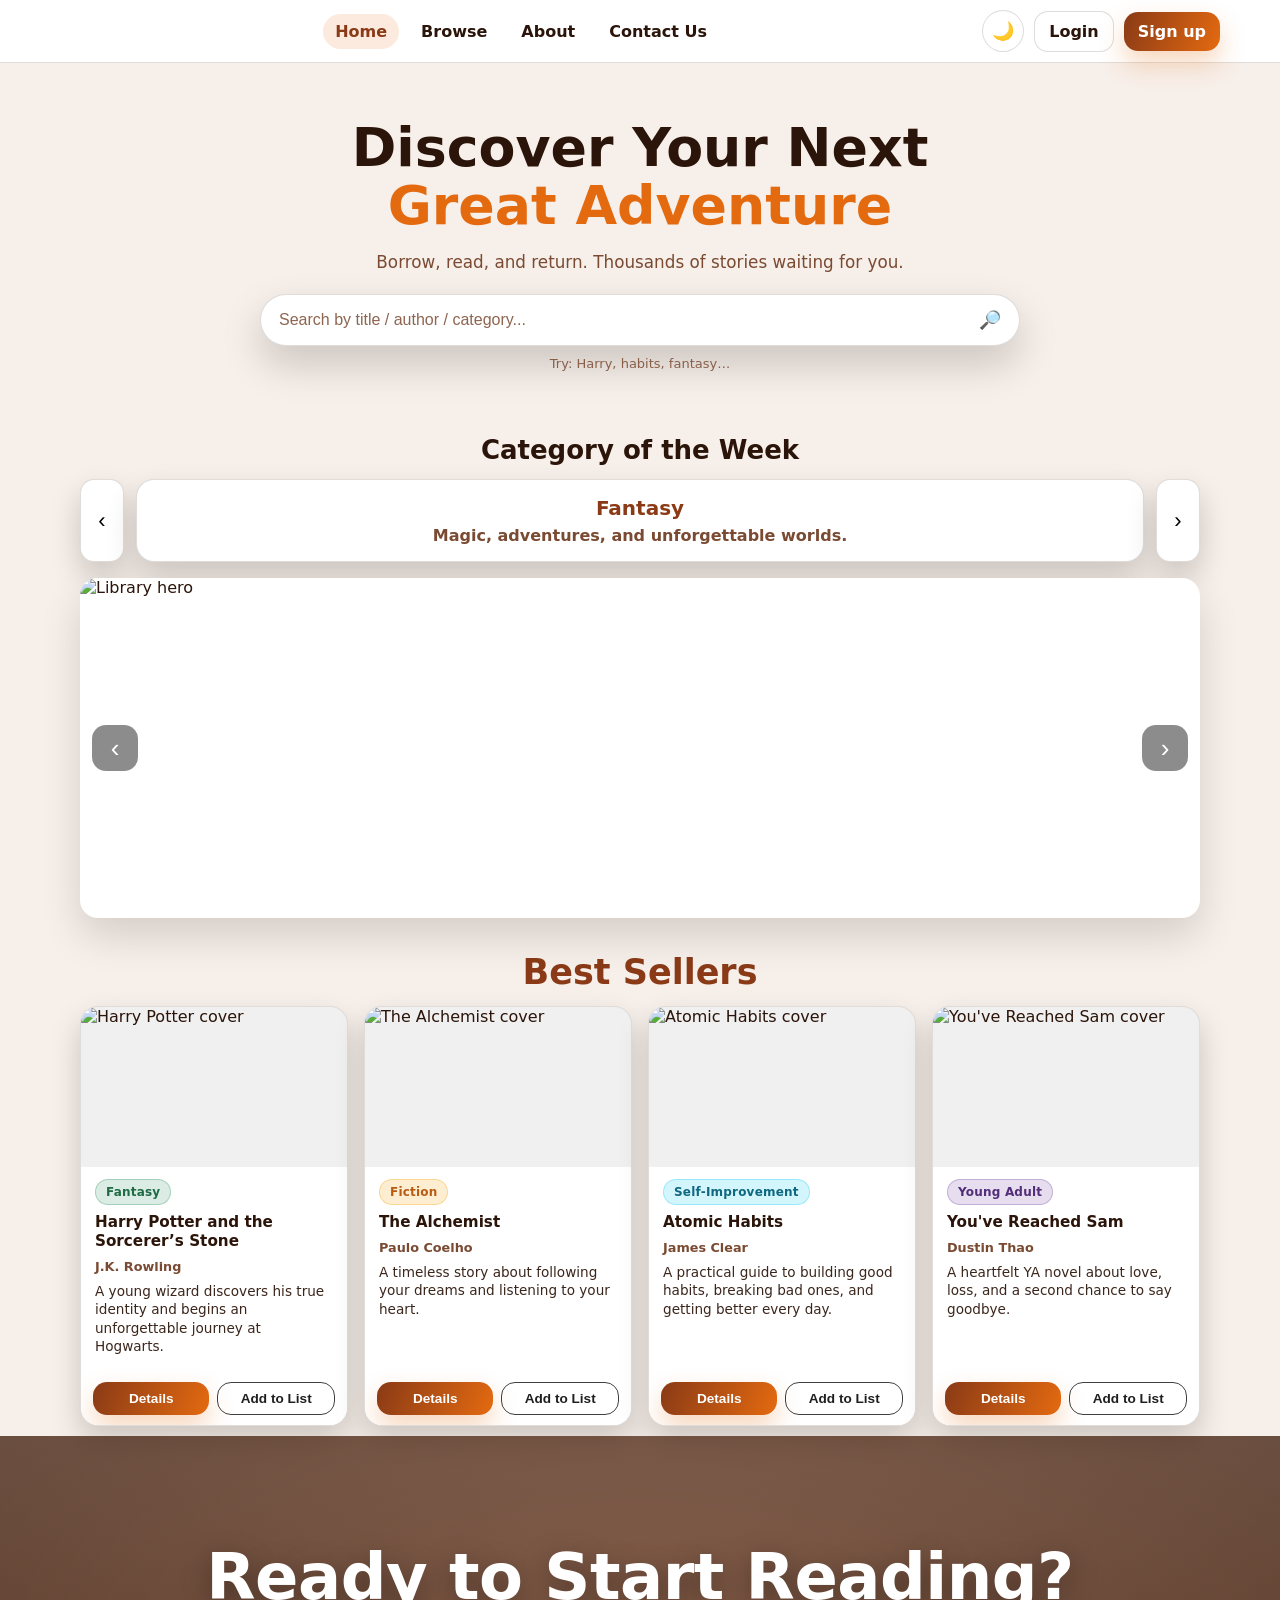
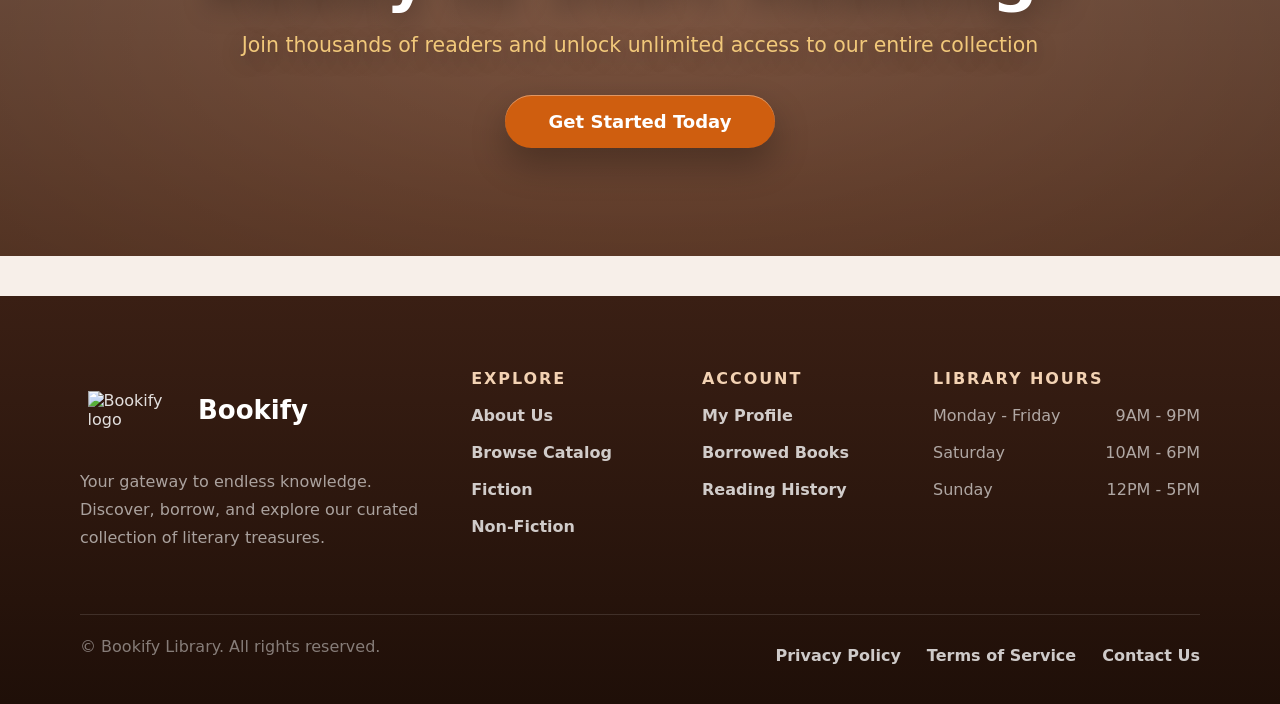
==== index.html @ 6f425b9b "Final touches & polishes before go-live" ====
<!DOCTYPE html>
<html lang="en" dir="ltr">
<head>
  <meta charset="UTF-8" />
  <meta name="viewport" content="width=device-width, initial-scale=1.0" />
  <title>Bookify</title>
  <link rel="stylesheet" href="headerfooter.css" />
  <link rel="stylesheet" href="homeStyle.css" />
</head>

<body>
  <header class="bf-header">
    <div class="bf-header__inner container">
      <a class="bf-brand" href="./index.html">
        <img class="bf-logo" src="images/Newlogo2.png" alt="Bookify logo" onerror="this.style.display='none'">
      </a>

      <button class="bf-burger" id="bfBurger" type="button" aria-label="Open menu">☰</button>

      <nav aria-label="Primary" class="bf-nav">
        <a class="bf-nav__link" href="index.html" aria-current="page">Home</a>
        <a class="bf-nav__link" href="catalog.html">Browse</a>
        <a class="bf-nav__link" href="about.html">About</a>
        <a class="bf-nav__link" href="contact.html">Contact Us</a>

        <button class="bf-themeToggle bf-themeToggle--inMenu" id="themeToggleMobile" type="button" aria-label="Toggle dark mode">
          🌙
        </button>
      </nav>

      <div class="bf-auth">
        <button id="themeToggle" class="bf-themeToggle" type="button" aria-label="Toggle dark mode">🌙</button>
        <a href="profile.html" class="bf-btn bf-btn--ghost">Login</a>
        <a href="profile.html" class="bf-btn bf-btn--primary">Sign up</a>
      </div>
    </div>
  </header>

  <main>
    <section class="bf-heroWrap">
      <div class="bf-heroBox container">
        <div class="hero-text">
          <h1>
            Discover Your Next<br />
            <span class="highlight">Great Adventure</span>
          </h1>
          <p class="hero-subtitle">
            Borrow, read, and return. Thousands of stories waiting for you.
          </p>
        </div>

        <form id="searchForm" class="bf-search__box" role="search">
          <input
            id="searchInput"
            type="search"
            placeholder="Search by title / author / category..."
            aria-label="Search"
          />
          <button class="bf-search__btn" type="submit" aria-label="Search">🔎</button>
        </form>

        <p id="searchStatus" class="bf-search__hint">Try: Harry, habits, fantasy…</p>
      </div>
    </section>

    <section class="bf-section container">
      <div class="bf-section__header">
        <h2 class="bf-h2">Category of the Week</h2>
      </div>

      <div class="bf-feature">
        <button class="bf-arrow bf-catArrow" id="catPrev" type="button" aria-label="Previous category">‹</button>

        <div class="bf-feature__card">
          <h3 id="categoryTitle" class="bf-feature__title">Fantasy</h3>
          <p id="categoryDesc" class="bf-feature__desc bf-catDesc">
            Magic, adventures, and unforgettable worlds.
          </p>
        </div>

        <button class="bf-arrow bf-catArrow" id="catNext" type="button" aria-label="Next category">›</button>
      </div>

      <div class="bf-hero">
        <button class="bf-hero__arrow" id="heroPrev" type="button" aria-label="Previous image">‹</button>

        <div class="bf-hero__frame">
          <img id="heroImg" src="images/librarybackground.avif" alt="Library hero" />
        </div>

        <button class="bf-hero__arrow" id="heroNext" type="button" aria-label="Next image">›</button>
      </div>
    </section>

    <section class="bf-section container">
      <div class="bf-section__header">
        <h2 class="bf-h2 bf-h2--green">Best Sellers</h2>
      </div>

      <div class="bf-grid" id="bestSellersGrid">
        <article class="bf-card" data-title="Harry Potter and the Sorcerer’s Stone" data-author="J.K. Rowling" data-category="Fantasy">
          <div class="bf-card__imgWrap">
            <img src="images/harry-potter.jpg" alt="Harry Potter cover" />
          </div>
          <div class="bf-card__body">
            <span class="bf-badge bf-badge--green">Fantasy</span>
            <h3 class="bf-card__title">Harry Potter and the Sorcerer’s Stone</h3>
            <p class="bf-card__author">J.K. Rowling</p>
            <p class="bf-card__text">
              A young wizard discovers his true identity and begins an unforgettable journey at Hogwarts.
            </p>
          </div>
          <div class="bf-card__footer">
            <button class="bf-btn bf-btn--primary bf-btn--wide" type="button" onclick="location.href='borrow.html?id=1'">Details</button>
            <button class="bf-btn bf-btn--ghost bf-btn--wide bf-btn--addToList" type="button">Add to List</button>
          </div>
        </article>

        <article class="bf-card" data-title="The Alchemist" data-author="Paulo Coelho" data-category="Fiction">
          <div class="bf-card__imgWrap">
            <img src="images/the-alchemist.jpg" alt="The Alchemist cover" />
          </div>
          <div class="bf-card__body">
            <span class="bf-badge bf-badge--orange">Fiction</span>
            <h3 class="bf-card__title">The Alchemist</h3>
            <p class="bf-card__author">Paulo Coelho</p>
            <p class="bf-card__text">
              A timeless story about following your dreams and listening to your heart.
            </p>
          </div>
          <div class="bf-card__footer">
            <button class="bf-btn bf-btn--primary bf-btn--wide" type="button" onclick="location.href='borrow.html?id=2'">Details</button>
            <button class="bf-btn bf-btn--ghost bf-btn--wide bf-btn--addToList" type="button">Add to List</button>
          </div>
        </article>

        <article class="bf-card" data-title="Atomic Habits" data-author="James Clear" data-category="Self-Improvement">
          <div class="bf-card__imgWrap">
            <img src="images/atomic-habits.jpg" alt="Atomic Habits cover" />
          </div>
          <div class="bf-card__body">
            <span class="bf-badge bf-badge--blue">Self-Improvement</span>
            <h3 class="bf-card__title">Atomic Habits</h3>
            <p class="bf-card__author">James Clear</p>
            <p class="bf-card__text">
              A practical guide to building good habits, breaking bad ones, and getting better every day.
            </p>
          </div>
          <div class="bf-card__footer">
            <button class="bf-btn bf-btn--primary bf-btn--wide" type="button" onclick="location.href='borrow.html?id=3'">Details</button>
            <button class="bf-btn bf-btn--ghost bf-btn--wide bf-btn--addToList" type="button">Add to List</button>
          </div>
        </article>

        <article class="bf-card" data-title="You've Reached Sam" data-author="Dustin Thao" data-category="Young Adult">
          <div class="bf-card__imgWrap">
            <img src="images/Sambook.jpg" alt="You've Reached Sam cover" />
          </div>
          <div class="bf-card__body">
            <span class="bf-badge bf-badge--purple">Young Adult</span>
            <h3 class="bf-card__title">You've Reached Sam</h3>
            <p class="bf-card__author">Dustin Thao</p>
            <p class="bf-card__text">
              A heartfelt YA novel about love, loss, and a second chance to say goodbye.
            </p>
          </div>
          <div class="bf-card__footer">
            <button class="bf-btn bf-btn--primary bf-btn--wide" type="button" onclick="location.href='borrow.html?id=4'">Details</button>
            <button class="bf-btn bf-btn--ghost bf-btn--wide bf-btn--addToList" type="button">Add to List</button>
          </div>
        </article>
      </div>
    </section>

    <section class="cta-hero" aria-label="Ready to start reading section">
      <div class="cta-hero__overlay"></div>
      <div class="cta-hero__content">
        <h1 class="cta-hero__title">Ready to Start Reading?</h1>
        <p class="cta-hero__subtitle">
          Join thousands of readers and unlock unlimited access to our entire collection
        </p>
        <a class="cta-hero__btn" href="index.html">Get Started Today</a>
      </div>
    </section>
  </main>

  <footer>
    <div class="wrap" id="foot-grid">
      <div>
        <div id="foot-brand">
          <span id="foot-logo"><img src="images/Newlogo2.png" alt="Bookify logo" /></span>
          <span id="foot-name">Bookify</span>
        </div>
        <p id="tag">
          Your gateway to endless knowledge.<br />
          Discover, borrow, and explore our curated collection of literary treasures.
        </p>
      </div>

      <details class="foot-acc" open>
        <summary class="foot-acc__sum">EXPLORE</summary>
        <div class="foot-acc__panel">
          <a href="about.html">About Us</a>
          <a href="catalog.html">Browse Catalog</a>
          <a href="catalog.html">Fiction</a>
          <a href="catalog.html">Non-Fiction</a>
        </div>
      </details>

      <details class="foot-acc" open>
        <summary class="foot-acc__sum">ACCOUNT</summary>
        <div class="foot-acc__panel">
          <a href="profile.html">My Profile</a>
          <a href="profile.html">Borrowed Books</a>
          <a href="profile.html">Reading History</a>
        </div>
      </details>

      <div>
        <h4>LIBRARY HOURS</h4>
        <div class="hrs"><span>Monday - Friday</span><span>9AM - 9PM</span></div>
        <div class="hrs"><span>Saturday</span><span>10AM - 6PM</span></div>
        <div class="hrs"><span>Sunday</span><span>12PM - 5PM</span></div>
      </div>
    </div>

    <div class="wrap" id="bottom">
      <span>© <span id="year"></span> Bookify Library. All rights reserved.</span>
      <div id="links">
        <a href="#">Privacy Policy</a>
        <a href="#">Terms of Service</a>
        <a href="contact.html">Contact Us</a>
      </div>
    </div>
  </footer>

  <script src="darkmode.js" defer></script>
  <script src="home.js" defer></script>
  <script src="header.js" defer></script>
</body>
</html>
---- headerfooter.css ----
:root {
  --blue1: #8a3a16;
  --blue2: #e46a10;

  --bg: #f7efe9;
  --card: #ffffff;

  --text: #2b1409;
  --muted: #7a4a32;

  --border: rgba(43, 20, 9, .15);
  --shadow: 0 14px 30px rgba(0, 0, 0, .18);

  --radius: 18px;
}

html[data-theme="dark"],
body.dark {
  --bg: #0f0c0a;
  --card: #15110f;
  --text: rgba(255, 255, 255, .9);
  --muted: rgba(255, 255, 255, .62);
  --border: rgba(255, 255, 255, .14);
  --shadow: 0 14px 30px rgba(0, 0, 0, .45);
}

html {
  color-scheme: light;
}

html[data-theme="dark"] {
  color-scheme: dark;
}

* {
  box-sizing: border-box;
}

html,
body {
  max-width: 100%;
  overflow-x: hidden;
}

body {
  margin: 0;
  font-family: system-ui, -apple-system, Segoe UI, Roboto, Arial;
  background: var(--bg);
  color: var(--text);
}

a {
  text-decoration: none;
  color: inherit;
}

img {
  max-width: 100%;
  height: auto;
  display: block;
}


.wrap,
.container {
  width: min(1120px, calc(100% - 40px));
  margin: 0 auto;
}


.bf-header {
  background: var(--card);
  border-bottom: 1px solid var(--border);
}

.bf-header__inner {
  max-width: 1200px;
  width: 100%;
  margin: 0 auto;
  padding: 10px 20px;

  display: flex;
  align-items: center;
  gap: 16px;

  position: relative;
  min-width: 0;
}

.bf-brand {
  display: flex;
  align-items: center;
  gap: 10px;
  font-weight: 800;
  flex-shrink: 0;
}

.bf-logo {
  width: 88px;
  height: 88px;
  object-fit: contain;
}


.bf-nav {
  flex: 1;
  min-width: 0;
  display: flex;
  justify-content: center;
  align-items: center;
  gap: 10px;
}

.bf-nav__link {
  padding: 8px 12px;
  border-radius: 999px;
  font-weight: 700;
}

.bf-nav__link:hover {
  background: rgba(228, 106, 16, .10);
  color: var(--blue1);
}

.bf-nav__link[aria-current="page"] {
  background: rgba(228, 106, 16, .14);
  color: var(--blue1);
}


.bf-auth {
  margin-left: auto;
  display: flex;
  gap: 10px;
  align-items: center;
  flex-shrink: 0;
}


.bf-btn {
  border: 1px solid var(--border);
  background: var(--card);
  padding: 10px 14px;
  border-radius: 14px;
  font-weight: 800;
  cursor: pointer;
  white-space: nowrap;
}

.bf-btn--primary {
  border: none;
  background: linear-gradient(110deg, var(--blue1), var(--blue2));
  color: #fff;
  box-shadow: 0 12px 26px rgba(228, 106, 16, .28);
}

.bf-btn--ghost:hover {
  border-color: rgba(228, 106, 16, .35);
  background: rgba(228, 106, 16, .08);
}

.bf-themeToggle {
  width: 42px;
  height: 42px;
  border-radius: 50%;
  border: 1px solid var(--border);
  background: var(--card);
  font-size: 18px;
  cursor: pointer;
  display: grid;
  place-items: center;
  transition: .2s;
}

.bf-themeToggle:hover {
  background: rgba(228, 106, 16, .08);
  transform: scale(1.05);
}


.bf-burger {
  display: none;
  border: 1px solid var(--border);
  background: var(--card);
  border-radius: 12px;
  padding: 10px 12px;
  font-size: 18px;
  cursor: pointer;
}

.bf-themeToggle--inMenu {
  display: none;
}


@media (max-width:1024px) {
  .bf-header__inner {
    padding: 10px 14px;
  }

  .bf-logo {
    width: 76px;
    height: 76px;
  }

  .bf-nav {
    gap: 8px;
  }

  .bf-nav__link {
    padding: 8px 10px;
  }
}

@media (max-width:768px) {
  .bf-burger {
    display: inline-flex;
    align-items: center;
    justify-content: center;
  }

  .bf-nav {
    display: none;
  }

  .bf-nav.is-open {
    display: flex;
    position: absolute;
    top: calc(100% + 10px);
    left: 12px;
    right: 12px;

    background: var(--card);
    border: 1px solid var(--border);
    border-radius: 16px;
    padding: 12px;

    flex-direction: column;
    gap: 10px;
    z-index: 999;

    box-shadow: 0 10px 30px rgba(0, 0, 0, .15);
  }
}

@media (max-width:480px) {
  .bf-header__inner {
    padding: 8px 12px;
    gap: 10px;
  }

  .bf-logo {
    width: 64px;
    height: 64px;
  }

  .bf-burger {
    display: inline-flex;
    align-items: center;
    justify-content: center;
    padding: 8px 10px;
    font-size: 16px;
  }

  .bf-auth {
    gap: 6px;
  }

  .bf-btn {
    padding: 8px 10px;
    font-size: 12px;
    border-radius: 12px;
  }

  .bf-nav {
    display: none;
  }

  .bf-nav.is-open {
    display: flex;
    position: absolute;
    top: calc(100% + 10px);
    left: 12px;
    right: 12px;

    background: var(--card);
    border: 1px solid var(--border);
    border-radius: 16px;
    padding: 12px;

    flex-direction: column;
    gap: 10px;
    z-index: 999;

    box-shadow: 0 10px 30px rgba(0, 0, 0, .15);
  }

  .bf-auth .bf-themeToggle {
    display: none;
  }

  .bf-themeToggle--inMenu {
    display: grid;
    margin-top: 8px;
  }
}


footer {
  background: linear-gradient(180deg, #3a1f14, #1f0f08);
  color: rgba(255, 255, 255, .86);
  margin-top: 40px;
}

#foot-grid {
  padding: 64px 0 46px;
  display: grid;
  grid-template-columns: 1.3fr .7fr .7fr 1fr;
  gap: 44px;
}

#foot-brand {
  display: flex;
  align-items: center;
  gap: 18px;
  margin-bottom: 8px;
}

#foot-logo {
  width: 100px;
  height: 100px;
  display: grid;
  place-items: center;
}

#foot-logo img {
  width: 85%;
  object-fit: contain;
}

#foot-name {
  font-size: 26px;
  font-weight: 900;
  color: #fff;
}

#tag {
  margin-top: 4px;
  color: rgba(255, 255, 255, .60);
  line-height: 1.75;
}

footer a {
  display: block;
  padding: 9px 0;
  color: rgba(255, 255, 255, .78);
  font-weight: 650;
}

footer a:hover {
  color: rgba(255, 255, 255, .90);
}

footer h4 {
  margin: 0;
  padding: 9px 0;
  font-weight: 900;
  letter-spacing: .12em;
  color: #f3d2b3;
}

.hrs {
  display: flex;
  justify-content: space-between;
  padding: 9px 0;
  color: rgba(255, 255, 255, .62);
}

#bottom {
  border-top: 1px solid rgba(255, 255, 255, .12);
  padding: 22px 0 30px;
  display: flex;
  justify-content: space-between;
  flex-wrap: wrap;
  color: rgba(255, 255, 255, .45);
}

#links {
  display: flex;
  gap: 26px;
  flex-wrap: wrap;
}

.foot-acc {
  border: 0;
}

.foot-acc__sum {
  list-style: none;
  cursor: pointer;
  user-select: none;
  display: flex;
  justify-content: space-between;
  align-items: center;
  padding: 9px 0;
  font-weight: 900;
  letter-spacing: .12em;
  color: #f3d2b3;
}

.foot-acc__sum::-webkit-details-marker {
  display: none;
}

.foot-acc__sum::after {
  content: "☰";
  margin-left: 12px;
}

.foot-acc[open] .foot-acc__sum::after {
  content: "✕";
}


@media (min-width:1024px) {
  .foot-acc {
    display: block;
  }

  .foot-acc__sum {
    pointer-events: none;
    cursor: default;
    justify-content: flex-start;
  }

  .foot-acc__sum::after {
    display: none;
  }
}

@media (max-width:1024px) {
  #foot-grid {
    grid-template-columns: 1fr 1fr;
    gap: 26px;
    align-items: start;
  }

  #foot-name {
    font-size: 22px;
  }


  #foot-grid> :nth-child(1) {
    grid-column: 1 / -1;
  }

  #foot-grid> :nth-child(2) {
    grid-column: 1;
  }

  #foot-grid> :nth-child(3) {
    grid-column: 2;
  }

  #foot-grid> :nth-child(4) {
    grid-column: 1 / -1;
  }

  .foot-acc {
    border-top: 1px solid rgba(255, 255, 255, .12);
    padding-top: 8px;
    margin-top: 8px;
  }
}

@media (min-width:481px) and (max-width:768px) {
  #foot-grid {
    grid-template-columns: 1fr;
    gap: 18px;
    padding: 44px 0 34px;
  }

  #foot-grid> :nth-child(1),
  #foot-grid> :nth-child(2),
  #foot-grid> :nth-child(3),
  #foot-grid> :nth-child(4) {
    grid-column: 1 / -1;
  }
}

@media (max-width:480px) {
  #foot-grid {
    grid-template-columns: 1fr;
    gap: 16px;
    padding: 40px 0 30px;
  }

  #foot-grid> :nth-child(1),
  #foot-grid> :nth-child(2),
  #foot-grid> :nth-child(3),
  #foot-grid> :nth-child(4) {
    grid-column: 1 / -1;
  }

  #bottom {
    flex-direction: column;
    gap: 10px;
    align-items: flex-start;
  }

  #links {
    gap: 14px;
  }
}
---- homeStyle.css ----
/* =========================
   HOME STYLE
========================= */

.bf-btn--wide {
  width: 100%;
  padding: 8px 10px;
  font-size: .85rem;
}

.bf-btn--addToList {
  background: transparent;
  border: 1px solid rgba(0, 0, 0, .75);
  color: rgba(0, 0, 0, .88);
}

.bf-heroWrap {
  width: 100%;
  padding: 56px 0 40px;
}

.bf-heroBox {
  max-width: 980px;
  margin: 0 auto;
  text-align: center;
}

.hero-text h1 {
  color: var(--text);
  font-size: clamp(2.2rem, 4.2vw, 3.4rem);
  margin: 0 0 14px;
  font-weight: 900;
  line-height: 1.08;
}

.hero-text .highlight {
  color: var(--blue2);
}

.hero-subtitle {
  color: var(--muted);
  font-size: 1.05rem;
  max-width: 720px;
  margin: 0 auto;
  line-height: 1.6;
}

.bf-search__box {
  display: flex;
  align-items: center;
  background: var(--card);
  border: 1px solid var(--border);
  border-radius: 999px;
  overflow: hidden;
  box-shadow: 0 18px 40px rgba(0, 0, 0, .18);
  max-width: 760px;
  margin: 18px auto 0;
}

.bf-search__box input {
  flex: 1;
  border: none;
  outline: none;
  padding: 16px 18px;
  font-size: 16px;
  color: var(--text);
  background: transparent;
  min-width: 0;
}

.bf-search__box input::placeholder {
  color: var(--muted);
  opacity: .85;
}

.bf-search__btn {
  border: none;
  background: transparent;
  padding: 0 18px;
  font-size: 18px;
  cursor: pointer;
  flex-shrink: 0;
}

.bf-search__hint {
  margin: 10px 0 0;
  color: var(--muted);
  font-size: 13px;
  opacity: .85;
}

.bf-section {
  padding: 18px 0 10px;
}

.bf-section__header {
  display: flex;
  align-items: center;
  justify-content: center;
  margin: 6px 0 14px;
}

.bf-h2 {
  margin: 0;
  font-size: 26px;
  font-weight: 900;
}

.bf-h2--green {
  color: var(--blue1);
  font-size: 35px;
}

.bf-feature {
  display: grid;
  grid-template-columns: 44px 1fr 44px;
  gap: 12px;
  align-items: stretch;
  margin-bottom: 16px;
}

.bf-arrow {
  border: 1px solid var(--border);
  background: var(--card);
  border-radius: 14px;
  font-size: 22px;
  cursor: pointer;
  box-shadow: var(--shadow);
}

.bf-feature__card {
  background: var(--card);
  border: 1px solid var(--border);
  border-radius: var(--radius);
  padding: 16px;
  box-shadow: var(--shadow);
  text-align: center;
}

.bf-feature__title {
  margin: 0 0 6px;
  font-size: 20px;
  font-weight: 900;
  color: var(--blue1);
}

.bf-feature__desc {
  margin: 0;
  color: var(--muted);
  font-weight: 600;
}

.bf-hero {
  position: relative;
  border-radius: var(--radius);
  overflow: hidden;
  box-shadow: 0 18px 40px rgba(0, 0, 0, .14);
  background: var(--card);
}

.bf-hero__frame img {
  width: 100%;
  height: 340px;
  object-fit: cover;
  display: block;
}

.bf-hero__arrow {
  position: absolute;
  top: 50%;
  transform: translateY(-50%);
  border: none;
  width: 46px;
  height: 46px;
  border-radius: 14px;
  background: rgba(0, 0, 0, .45);
  color: #fff;
  font-size: 26px;
  cursor: pointer;
  z-index: 2;
}

.bf-hero__arrow:hover {
  background: rgba(0, 0, 0, .65);
}

#heroPrev {
  left: 12px;
}

#heroNext {
  right: 12px;
}

/* ===== BEST SELLERS GRID ===== */
.bf-grid {
  display: grid;
  grid-template-columns: repeat(4, minmax(0, 1fr));
  gap: 16px;
}

.bf-card {
  background: var(--card);
  border: 1px solid var(--border);
  border-radius: var(--radius);
  overflow: hidden;
  box-shadow: var(--shadow);
  display: flex;
  flex-direction: column;
  min-height: 420px;
  transition: transform .15s ease, box-shadow .15s ease;
  min-width: 0;
}

.bf-card:hover {
  transform: translateY(-4px);
  box-shadow: 0 18px 40px rgba(15, 23, 42, .14);
}

.bf-card__imgWrap {
  height: 160px;
  background: rgba(0, 0, 0, .06);
}

.bf-card__imgWrap img {
  width: 100%;
  height: 100%;
  object-fit: cover;
  display: block;
}

.bf-card__body {
  padding: 12px 14px;
  flex: 1;
  display: flex;
  flex-direction: column;
  gap: 8px;
  min-width: 0;
}

.bf-card__title {
  margin: 0;
  font-size: .95rem;
  font-weight: 900;
  line-height: 1.25;
}

.bf-card__author {
  margin: 0;
  color: var(--muted);
  font-weight: 700;
  font-size: .8rem;
}

.bf-card__text {
  margin: 0;
  color: var(--text);
  opacity: .92;
  line-height: 1.35;
  font-size: .85rem;
  display: -webkit-box;
  -webkit-box-orient: vertical;
  overflow: hidden;
  min-width: 0;
}

.bf-card__footer {
  padding: 10px 12px;
  display: flex;
  gap: 8px;
  background: var(--card);
  margin-top: auto;
  min-width: 0;
}

.bf-card__footer>* {
  min-width: 0;
}

/* BADGE */
.bf-badge {
  display: inline-flex;
  align-items: center;
  justify-content: center;
  width: fit-content;
  max-width: 100%;
  padding: 5px 10px;
  border-radius: 999px;
  font-weight: 900;
  font-size: 12px;
  letter-spacing: .2px;
  background: rgba(0, 0, 0, .06);
  color: rgba(0, 0, 0, .75);
  border: 1px solid rgba(0, 0, 0, .12);
  white-space: nowrap;
}

.bf-badge--green {
  background: rgba(25, 135, 84, .16);
  color: rgba(20, 100, 60, .95);
  border: 1px solid rgba(25, 135, 84, .28);
}

.bf-badge--orange {
  background: rgba(245, 159, 0, .18);
  color: rgba(180, 83, 9, .95);
  border: 1px solid rgba(245, 159, 0, .3);
}

.bf-badge--blue {
  background: rgba(13, 202, 240, .18);
  color: rgba(3, 96, 120, .95);
  border: 1px solid rgba(13, 202, 240, .3);
}

.bf-badge--purple {
  background: rgba(102, 51, 153, .16);
  color: rgba(74, 35, 115, .95);
  border: 1px solid rgba(102, 51, 153, .28);
}

/* =========================
   CTA HERO
========================= */
.cta-hero {
  position: relative;
  min-height: 420px;
  display: grid;
  place-items: center;
  text-align: center;
  padding: 80px 20px;
  background-image: url("images/paintedlaibrary.jfif");
  background-size: cover;
  background-position: center;
  background-repeat: no-repeat;
  overflow: hidden;
}

.cta-hero__overlay {
  position: absolute;
  inset: 0;
  background:
    radial-gradient(1200px 500px at 50% 40%, rgba(0, 0, 0, 0), rgba(0, 0, 0, .35)),
    linear-gradient(0deg, rgba(88, 40, 16, .86), rgba(88, 40, 16, .7));
  z-index: 1;
}

.cta-hero__content {
  position: relative;
  z-index: 2;
  max-width: 980px;
}

.cta-hero__title {
  margin: 0 0 18px;
  color: #fff;
  font-weight: 800;
  letter-spacing: -.5px;
  line-height: 1.05;
  font-size: clamp(40px, 5vw, 72px);
  text-shadow: 0 8px 28px rgba(0, 0, 0, .35);
}

.cta-hero__subtitle {
  margin: 0 auto 34px;
  max-width: 820px;
  color: #f1c87a;
  font-size: clamp(16px, 1.6vw, 22px);
  line-height: 1.6;
  text-shadow: 0 6px 22px rgba(0, 0, 0, .35);
}

.cta-hero__btn {
  display: inline-flex;
  align-items: center;
  justify-content: center;
  padding: 16px 44px;
  border-radius: 999px;
  background: #cf5e0f;
  color: #fff;
  text-decoration: none;
  font-weight: 800;
  font-size: 18px;
  box-shadow: 0 16px 35px rgba(0, 0, 0, .28), inset 0 1px 0 rgba(255, 255, 255, .35);
  transition: transform .15s ease, filter .15s ease;
}

.cta-hero__btn:hover {
  transform: translateY(-2px);
  filter: brightness(1.03);
}

.cta-hero__btn:active {
  transform: translateY(0);
}

/* =========================
   DARK MODE EXTRAS
========================= */
html[data-theme="dark"] .bf-hero__arrow,
body.dark .bf-hero__arrow {
  background: rgba(255, 255, 255, .14);
}

html[data-theme="dark"] .bf-hero__arrow:hover,
body.dark .bf-hero__arrow:hover {
  background: rgba(255, 255, 255, .22);
}

html[data-theme="dark"] .bf-btn--addToList,
body.dark .bf-btn--addToList {
  border-color: rgba(255, 255, 255, .7);
  color: rgba(255, 255, 255, .92);
}

/* =========================
   RESPONSIVE
========================= */
@media (max-width:1024px) {
  .bf-grid {
    grid-template-columns: repeat(3, minmax(0, 1fr));
  }

  .bf-hero__frame img {
    height: 320px;
  }

  .cta-hero {
    min-height: 380px;
    padding: 70px 20px;
  }
}

@media (min-width:481px) and (max-width:768px) {
  .bf-grid {
    grid-template-columns: repeat(2, minmax(0, 1fr));
    gap: 16px;
  }

  .bf-hero__frame img {
    height: 280px;
  }

  .bf-search__box {
    max-width: 640px;
  }

  .cta-hero {
    min-height: 360px;
    padding: 64px 18px;
  }

  .cta-hero__btn {
    padding: 14px 34px;
    font-size: 17px;
  }
}

/* ✅ MOBILE */
@media (max-width:480px) {

  .bf-heroWrap {
    padding: 40px 0 28px;
  }

  .hero-text h1 {
    font-size: 30px;
    line-height: 1.12;
  }

  .hero-subtitle {
    font-size: 14px;
    padding: 0 6px;
  }

  .bf-search__box {
    max-width: 100%;
    margin: 14px auto 0;
    border-radius: 18px;
  }

  .bf-search__box input {
    padding: 14px 14px;
    font-size: 15px;
  }

  .bf-search__btn {
    padding: 0 14px;
  }

  .bf-feature {
    grid-template-columns: 1fr;
    gap: 10px;
  }

  .bf-arrow {
    display: none;
  }

  .bf-hero__frame img {
    height: 240px;
  }

  .bf-hero__arrow {
    width: 40px;
    height: 40px;
    border-radius: 12px;
    font-size: 22px;
  }

  #heroPrev {
    left: 10px;
  }

  #heroNext {
    right: 10px;
  }

  .bf-grid {
    grid-template-columns: repeat(2, minmax(0, 1fr));
    gap: 14px;
  }

  .bf-card {
    min-height: auto;
  }

  .bf-card__imgWrap {
    height: 180px;
  }

  .bf-badge {
    font-size: 10px;
    padding: 4px 8px;
    max-width: 100%;
    white-space: nowrap;
    overflow: hidden;
    text-overflow: ellipsis;
  }

  /* הסתרת תיאור הספר */
  .bf-card__text {
    display: none !important;
  }

  /* כפתורים אחד מתחת לשני */
  .bf-card__footer {
    display: flex !important;
    flex-direction: column !important;
    gap: 8px;
    align-items: stretch;
  }

  .bf-card__footer .bf-btn,
  .bf-card__footer button,
  .bf-card__footer a {
    width: 100%;
    padding: 10px;
    font-size: 13px;
    border-radius: 999px;
  }

  /* סדר הכפתורים */
  .bf-btn--details {
    order: 1;
  }

  .bf-btn--addToList {
    order: 2;
  }

  .cta-hero {
    min-height: 320px;
    padding: 54px 16px;
  }

  .cta-hero__title {
    font-size: 36px;
  }

  .cta-hero__subtitle {
    font-size: 15px;
    margin-bottom: 22px;
  }

  .cta-hero__btn {
    width: 100%;
    padding: 14px 18px;
    font-size: 16px;
  }
}
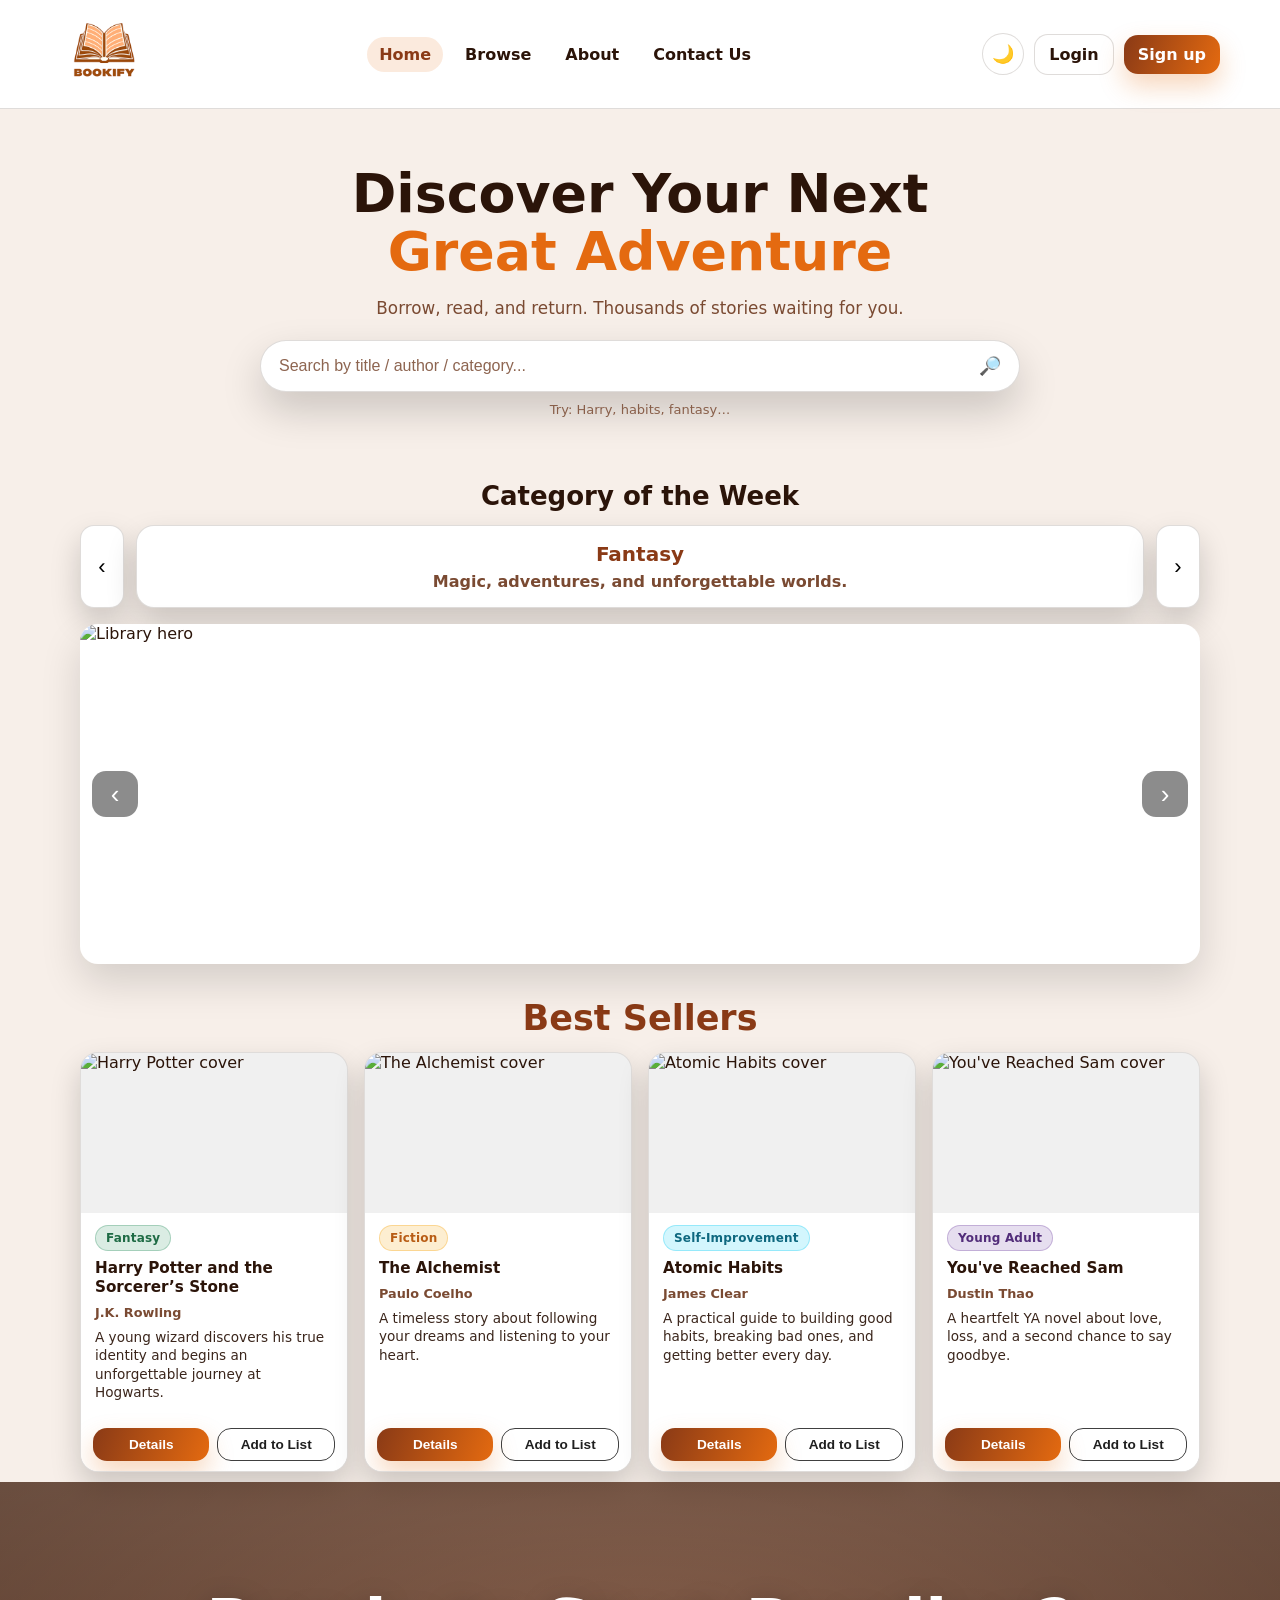
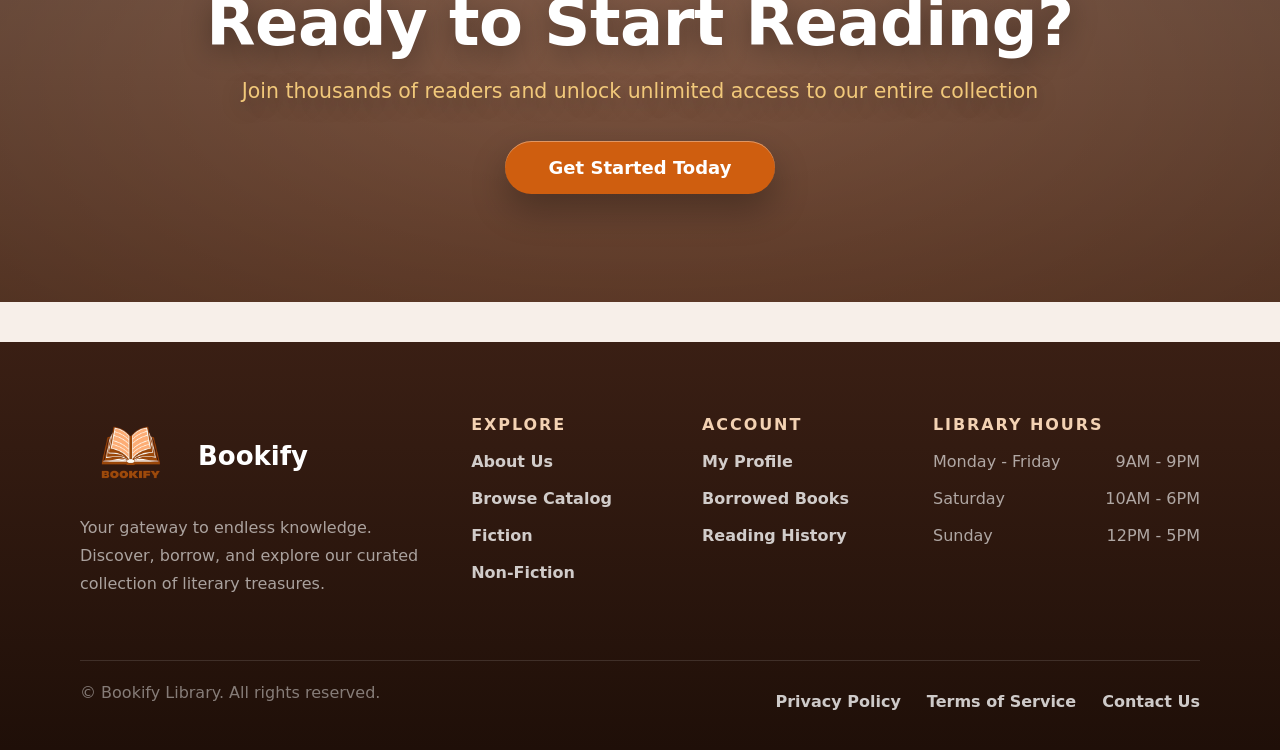
==== commit 826f2dde: "Fix logo filename capitalization" ====
--- a/index.html
+++ b/index.html
@@ -12,7 +12,7 @@
   <header class="bf-header">
     <div class="bf-header__inner container">
       <a class="bf-brand" href="./index.html">
-        <img class="bf-logo" src="images/Newlogo2.png" alt="Bookify logo" onerror="this.style.display='none'">
+        <img class="bf-logo" src="images/NewLogo2.png" alt="Bookify logo" onerror="this.style.display='none'">
       </a>
 
       <button class="bf-burger" id="bfBurger" type="button" aria-label="Open menu">☰</button>
@@ -188,7 +188,7 @@
     <div class="wrap" id="foot-grid">
       <div>
         <div id="foot-brand">
-          <span id="foot-logo"><img src="images/Newlogo2.png" alt="Bookify logo" /></span>
+          <span id="foot-logo"><img src="images/NewLogo2.png" alt="Bookify logo" /></span>
           <span id="foot-name">Bookify</span>
         </div>
         <p id="tag">
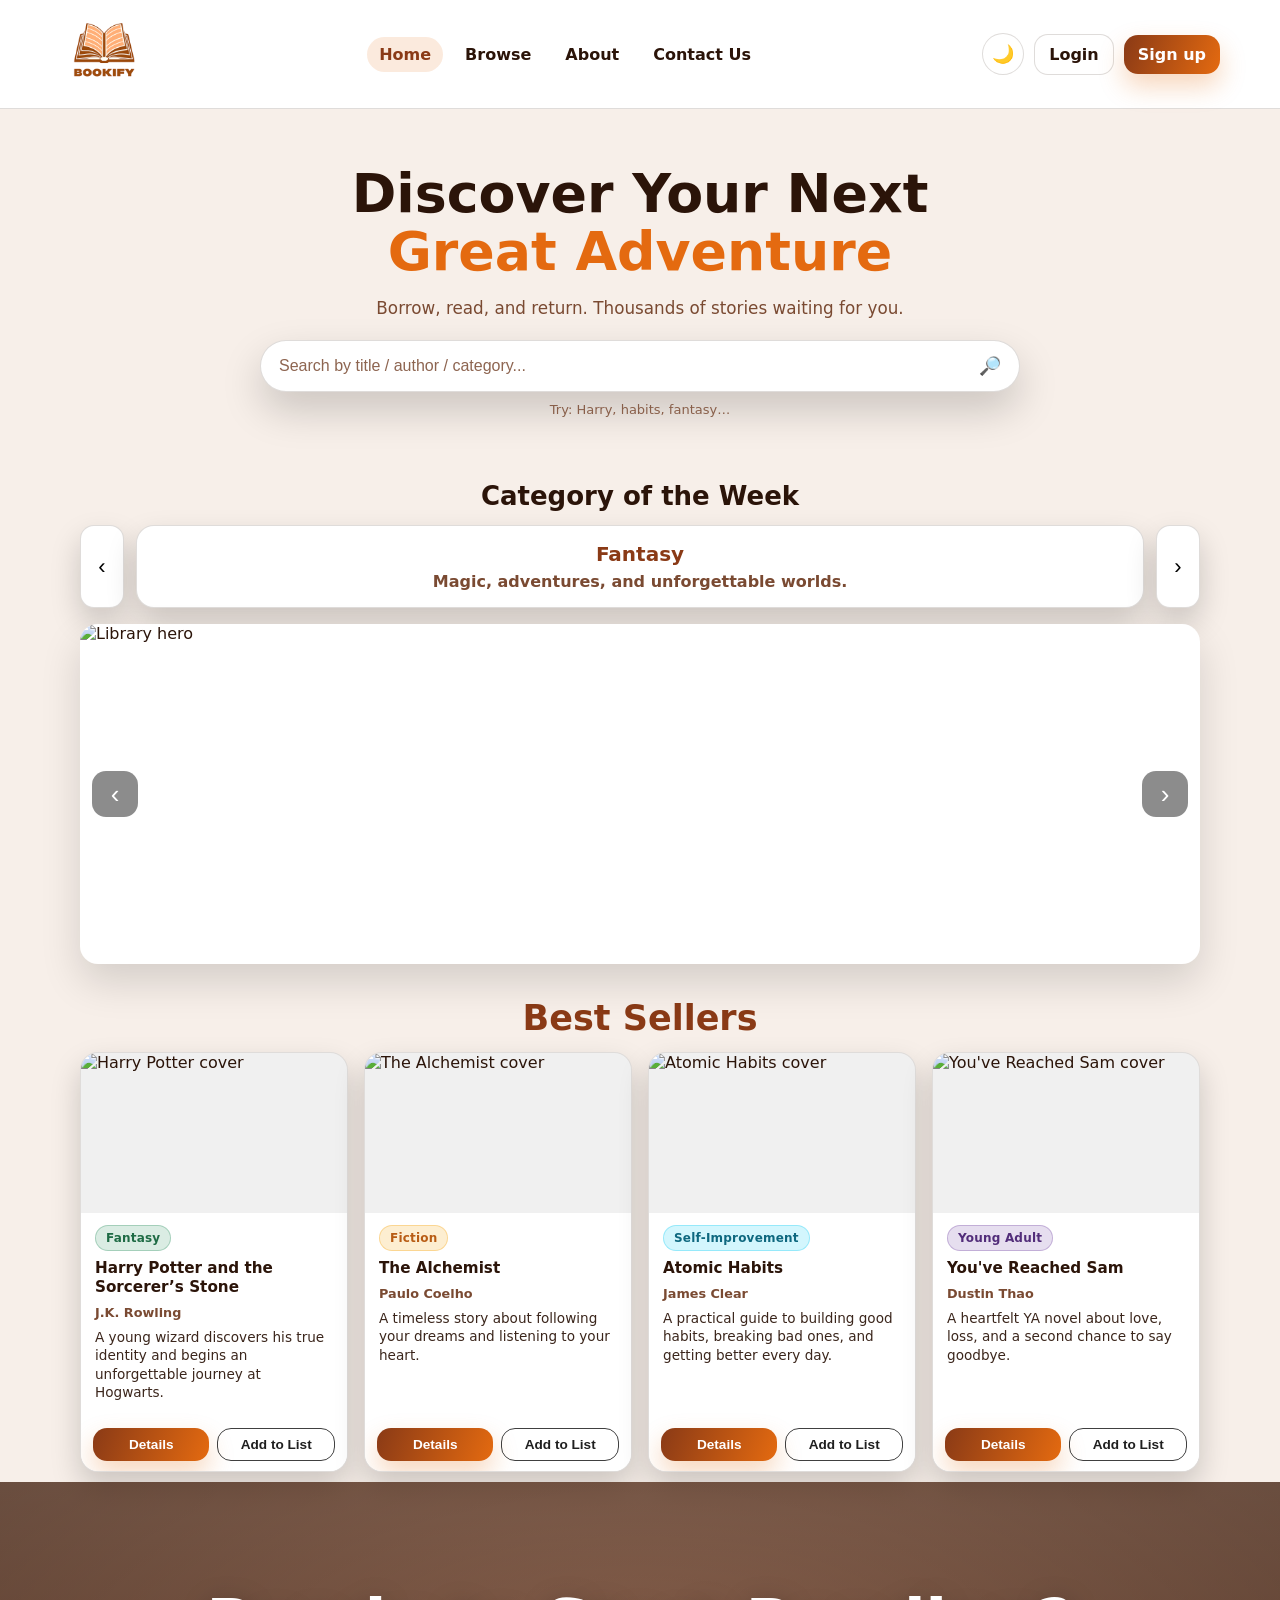
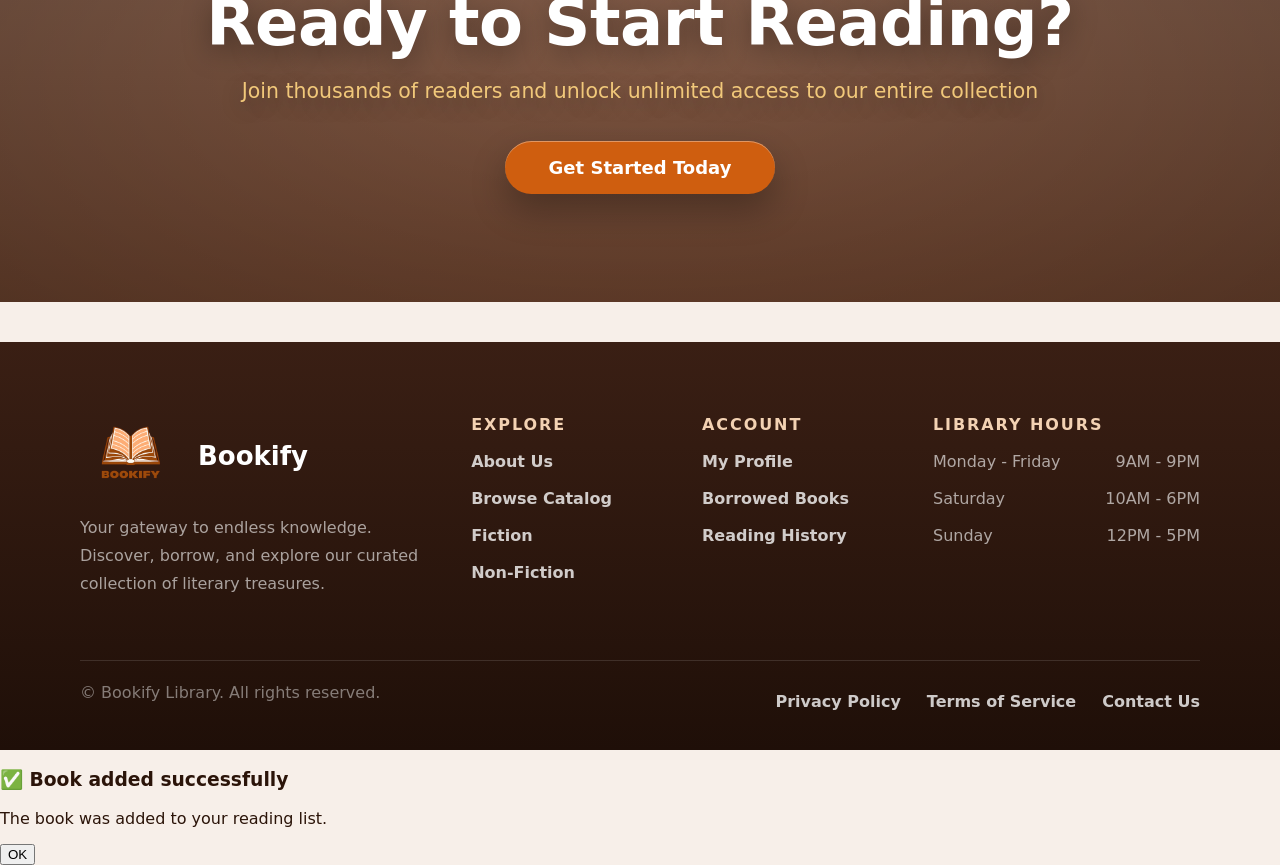
==== commit c8f5a683: "Configured Add to list button" ====
--- a/index.html
+++ b/index.html
@@ -1,5 +1,6 @@
 <!DOCTYPE html>
 <html lang="en" dir="ltr">
+
 <head>
   <meta charset="UTF-8" />
   <meta name="viewport" content="width=device-width, initial-scale=1.0" />
@@ -23,7 +24,8 @@
         <a class="bf-nav__link" href="about.html">About</a>
         <a class="bf-nav__link" href="contact.html">Contact Us</a>
 
-        <button class="bf-themeToggle bf-themeToggle--inMenu" id="themeToggleMobile" type="button" aria-label="Toggle dark mode">
+        <button class="bf-themeToggle bf-themeToggle--inMenu" id="themeToggleMobile" type="button"
+          aria-label="Toggle dark mode">
           🌙
         </button>
       </nav>
@@ -50,12 +52,8 @@
         </div>
 
         <form id="searchForm" class="bf-search__box" role="search">
-          <input
-            id="searchInput"
-            type="search"
-            placeholder="Search by title / author / category..."
-            aria-label="Search"
-          />
+          <input id="searchInput" type="search" placeholder="Search by title / author / category..."
+            aria-label="Search" />
           <button class="bf-search__btn" type="submit" aria-label="Search">🔎</button>
         </form>
 
@@ -98,7 +96,8 @@
       </div>
 
       <div class="bf-grid" id="bestSellersGrid">
-        <article class="bf-card" data-title="Harry Potter and the Sorcerer’s Stone" data-author="J.K. Rowling" data-category="Fantasy">
+        <article class="bf-card" data-title="Harry Potter and the Sorcerer’s Stone" data-author="J.K. Rowling"
+          data-category="Fantasy">
           <div class="bf-card__imgWrap">
             <img src="images/harry-potter.jpg" alt="Harry Potter cover" />
           </div>
@@ -111,7 +110,8 @@
             </p>
           </div>
           <div class="bf-card__footer">
-            <button class="bf-btn bf-btn--primary bf-btn--wide" type="button" onclick="location.href='borrow.html?id=1'">Details</button>
+            <button class="bf-btn bf-btn--primary bf-btn--wide" type="button"
+              onclick="location.href='borrow.html?id=1'">Details</button>
             <button class="bf-btn bf-btn--ghost bf-btn--wide bf-btn--addToList" type="button">Add to List</button>
           </div>
         </article>
@@ -129,7 +129,8 @@
             </p>
           </div>
           <div class="bf-card__footer">
-            <button class="bf-btn bf-btn--primary bf-btn--wide" type="button" onclick="location.href='borrow.html?id=2'">Details</button>
+            <button class="bf-btn bf-btn--primary bf-btn--wide" type="button"
+              onclick="location.href='borrow.html?id=2'">Details</button>
             <button class="bf-btn bf-btn--ghost bf-btn--wide bf-btn--addToList" type="button">Add to List</button>
           </div>
         </article>
@@ -147,7 +148,8 @@
             </p>
           </div>
           <div class="bf-card__footer">
-            <button class="bf-btn bf-btn--primary bf-btn--wide" type="button" onclick="location.href='borrow.html?id=3'">Details</button>
+            <button class="bf-btn bf-btn--primary bf-btn--wide" type="button"
+              onclick="location.href='borrow.html?id=3'">Details</button>
             <button class="bf-btn bf-btn--ghost bf-btn--wide bf-btn--addToList" type="button">Add to List</button>
           </div>
         </article>
@@ -165,7 +167,8 @@
             </p>
           </div>
           <div class="bf-card__footer">
-            <button class="bf-btn bf-btn--primary bf-btn--wide" type="button" onclick="location.href='borrow.html?id=4'">Details</button>
+            <button class="bf-btn bf-btn--primary bf-btn--wide" type="button"
+              onclick="location.href='borrow.html?id=4'">Details</button>
             <button class="bf-btn bf-btn--ghost bf-btn--wide bf-btn--addToList" type="button">Add to List</button>
           </div>
         </article>
@@ -233,9 +236,22 @@
       </div>
     </div>
   </footer>
+  <!-- ===== SUCCESS MODAL ===== -->
+  <div id="successModal" class="bf-modal">
+    <div class="bf-modal__box">
+      <h3>✅ Book added successfully</h3>
+      <p>The book was added to your reading list.</p>
+
+      <button id="modalClose" class="bf-modal__btn">
+        OK
+      </button>
+    </div>
+  </div>
+
 
   <script src="darkmode.js" defer></script>
   <script src="home.js" defer></script>
   <script src="header.js" defer></script>
 </body>
-</html>
+
+</html>
